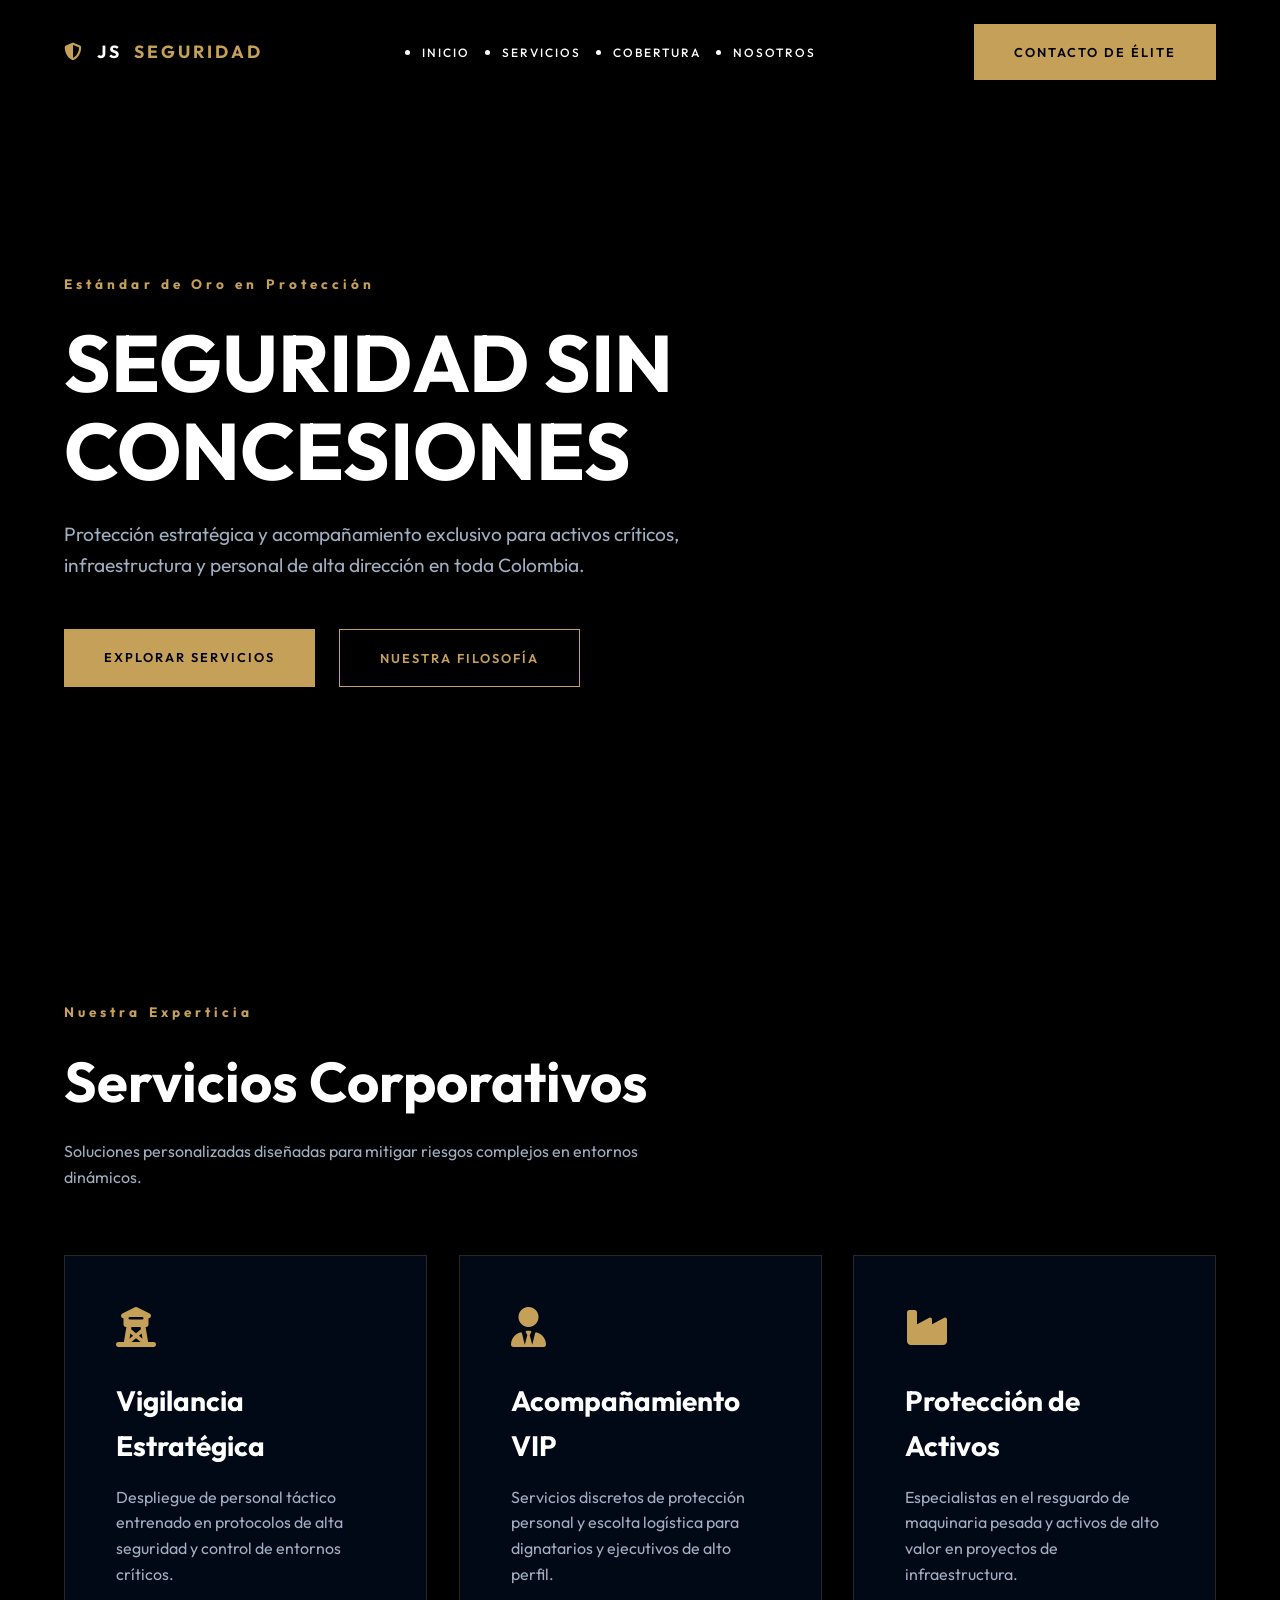
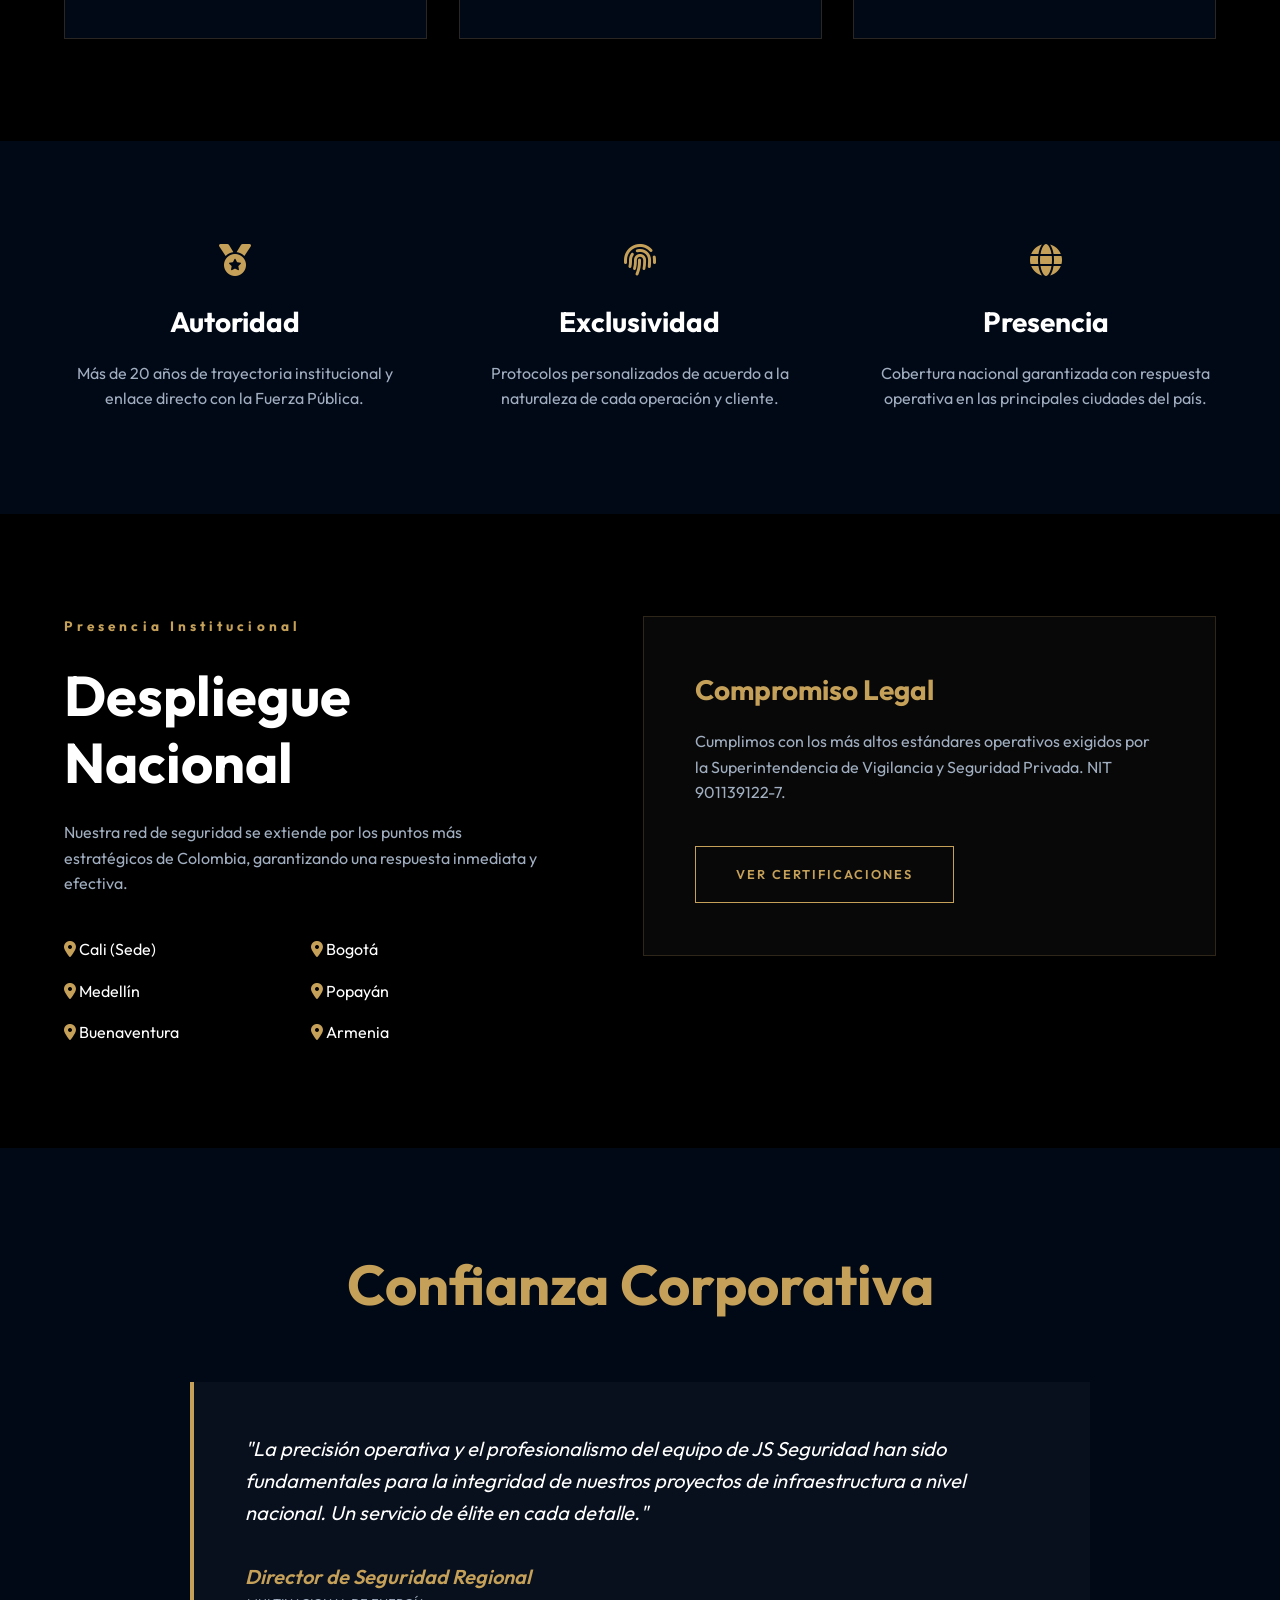
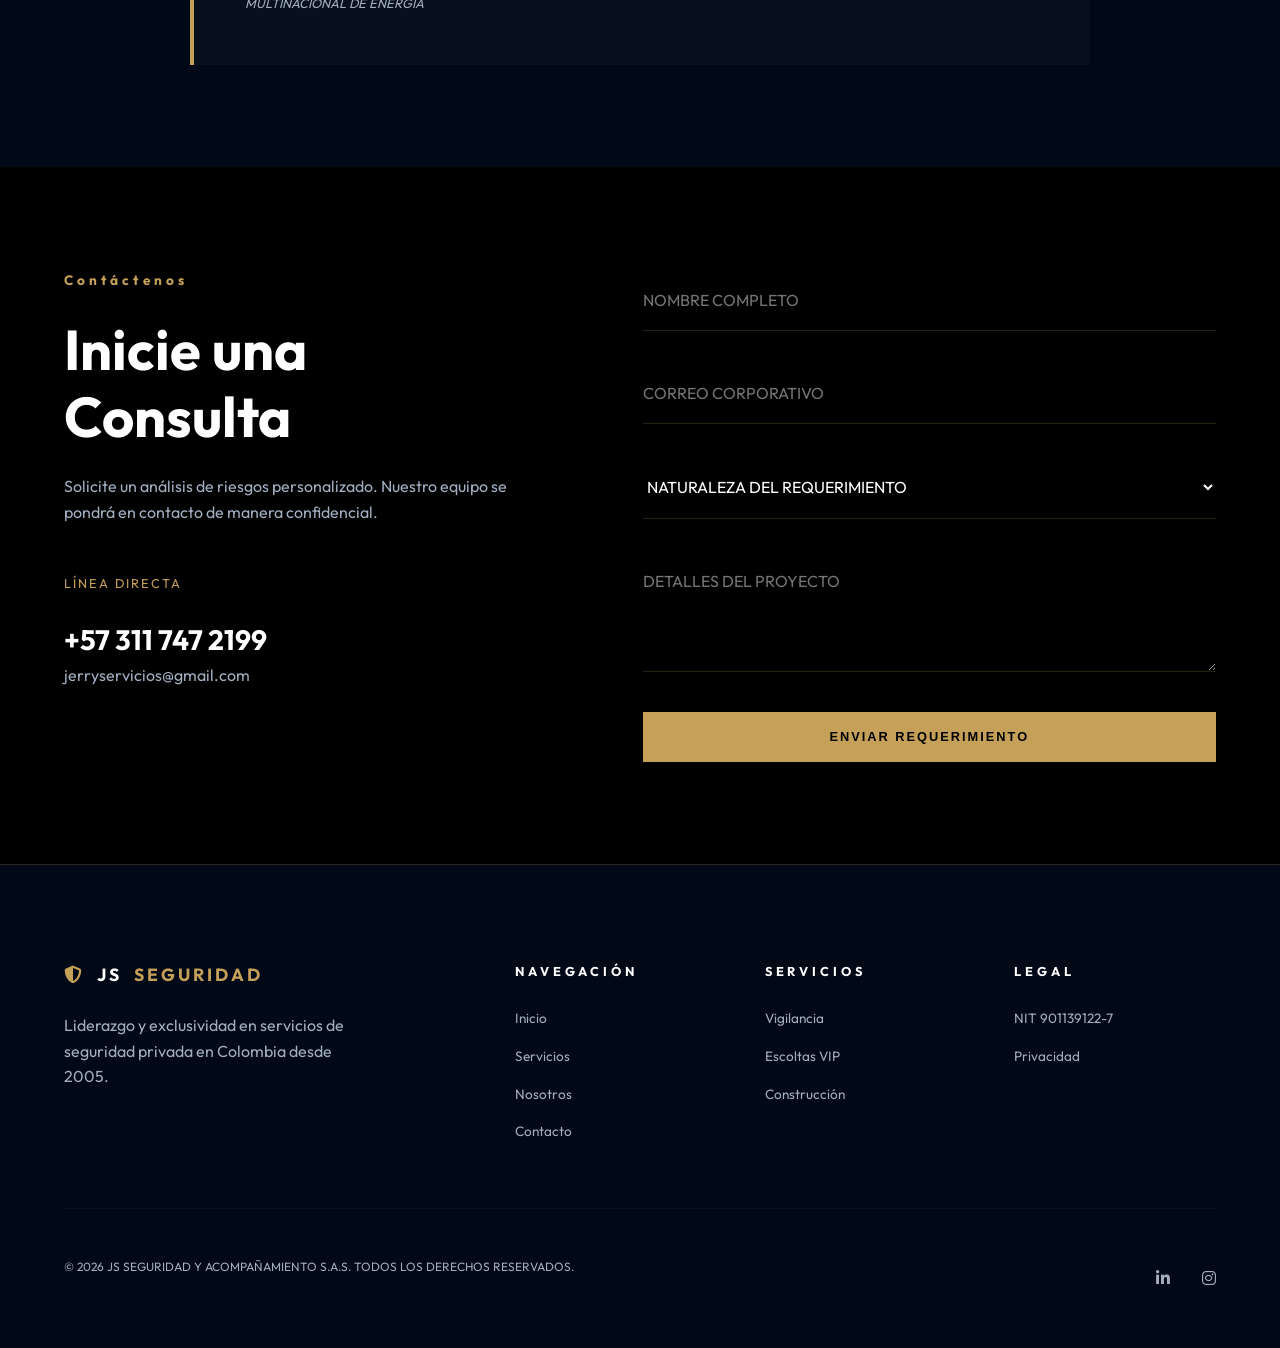
==== index.html @ 92a0fd9d "primer commit" ====
<!DOCTYPE html>
<html lang="es">
<head>
    <meta charset="UTF-8">
    <meta name="viewport" content="width=device-width, initial-scale=1.0">
    <title>JS Seguridad y Acompañamiento | Seguridad de Élite</title>
    <meta name="description" content="Servicios exclusivos de seguridad privada y acompañamiento de élite en Colombia. Confidencialidad, autoridad y protección de activos críticos.">
    <link rel="stylesheet" href="index.css">
    <link rel="stylesheet" href="https://cdnjs.cloudflare.com/ajax/libs/font-awesome/6.4.0/css/all.min.css">
</head>
<body>

    <header id="header">
        <div class="container">
            <nav>
                <div class="logo">
                    <i class="fas fa-shield-halved text-gold"></i>
                    JS <span>SEGURIDAD</span>
                </div>
                <ul class="nav-links">
                    <li><a href="#inicio">Inicio</a></li>
                    <li><a href="#servicios">Servicios</a></li>
                    <li><a href="#cobertura">Cobertura</a></li>
                    <li><a href="#nosotros">Nosotros</a></li>
                </ul>
                <div class="menu-toggle" id="mobile-menu-btn">
                    <span></span>
                    <span></span>
                    <span></span>
                </div>
                <a href="#contacto" class="btn btn-gold hide-mobile">Contacto de Élite</a>
            </nav>
        </div>
    </header>

    <div class="mobile-nav" id="mobile-nav-overlay">
        <a href="#inicio" onclick="toggleMenu()">Inicio</a>
        <a href="#servicios" onclick="toggleMenu()">Servicios</a>
        <a href="#cobertura" onclick="toggleMenu()">Cobertura</a>
        <a href="#nosotros" onclick="toggleMenu()">Nosotros</a>
        <a href="#contacto" onclick="toggleMenu()" class="btn btn-gold">Contacto</a>
    </div>

    <main>
        <!-- Cinematic Hero -->
        <section id="inicio" class="hero">
            <div class="container">
                <div class="hero-content">
                    <h4 class="text-gold reveal-up" data-reveal>Estándar de Oro en Protección</h4>
                    <h1 class="reveal-up delay-100" data-reveal>SEGURIDAD SIN CONCESIONES</h1>
                    <p class="text-muted reveal-up delay-200" data-reveal style="font-size: clamp(1rem, 2vw, 1.2rem); max-width: 650px;">Protección estratégica y acompañamiento exclusivo para activos críticos, infraestructura y personal de alta dirección en toda Colombia.</p>
                    <div class="hero-btns reveal-up delay-300" data-reveal style="display: flex; gap: 1.5rem; margin-top: 3rem;">
                        <a href="#servicios" class="btn btn-gold">Explorar Servicios</a>
                        <a href="#nosotros" class="btn btn-outline">Nuestra Filosofía</a>
                    </div>
                </div>
            </div>
        </section>

        <!-- Services Section -->
        <section id="servicios" class="section">
            <div class="container">
                <div style="margin-bottom: 4rem;" class="reveal-up" data-reveal>
                    <h4 class="text-gold">Nuestra Experticia</h4>
                    <h2>Servicios Corporativos</h2>
                    <p class="text-muted" style="max-width: 600px;">Soluciones personalizadas diseñadas para mitigar riesgos complejos en entornos dinámicos.</p>
                </div>
                
                <div class="grid-base services-grid">
                    <div class="service-card reveal-up delay-100" data-reveal>
                        <i class="fas fa-tower-observation"></i>
                        <h3>Vigilancia Estratégica</h3>
                        <p class="text-muted">Despliegue de personal táctico entrenado en protocolos de alta seguridad y control de entornos críticos.</p>
                    </div>
                    <div class="service-card reveal-up delay-200" data-reveal>
                        <i class="fas fa-user-tie"></i>
                        <h3>Acompañamiento VIP</h3>
                        <p class="text-muted">Servicios discretos de protección personal y escolta logística para dignatarios y ejecutivos de alto perfil.</p>
                    </div>
                    <div class="service-card reveal-up delay-300" data-reveal>
                        <i class="fas fa-industry"></i>
                        <h3>Protección de Activos</h3>
                        <p class="text-muted">Especialistas en el resguardo de maquinaria pesada y activos de alto valor en proyectos de infraestructura.</p>
                    </div>
                </div>
            </div>
        </section>

        <!-- Why Choose Us -->
        <section class="section" style="background: var(--bg-navy);">
            <div class="container">
                <div class="grid-base features-grid">
                    <div class="feature-item reveal-in delay-100" data-reveal>
                        <i class="fas fa-medal"></i>
                        <h3>Autoridad</h3>
                        <p class="text-muted">Más de 20 años de trayectoria institucional y enlace directo con la Fuerza Pública.</p>
                    </div>
                    <div class="feature-item reveal-in delay-200" data-reveal>
                        <i class="fas fa-fingerprint"></i>
                        <h3>Exclusividad</h3>
                        <p class="text-muted">Protocolos personalizados de acuerdo a la naturaleza de cada operación y cliente.</p>
                    </div>
                    <div class="feature-item reveal-in delay-300" data-reveal>
                        <i class="fas fa-globe"></i>
                        <h3>Presencia</h3>
                        <p class="text-muted">Cobertura nacional garantizada con respuesta operativa en las principales ciudades del país.</p>
                    </div>
                </div>
            </div>
        </section>

        <!-- National Coverage / About -->
        <section id="nosotros" class="section">
            <div class="container">
                <div class="contact-grid">
                    <div class="reveal-up" data-reveal>
                        <h4 class="text-gold">Presencia Institucional</h4>
                        <h2>Despliegue Nacional</h2>
                        <p class="text-muted" style="margin-bottom: 2.5rem;">Nuestra red de seguridad se extiende por los puntos más estratégicos de Colombia, garantizando una respuesta inmediata y efectiva.</p>
                        <div style="display: grid; grid-template-columns: 1fr 1fr; gap: 1rem;">
                            <p style="margin: 0;"><i class="fas fa-location-dot text-gold"></i> Cali (Sede)</p>
                            <p style="margin: 0;"><i class="fas fa-location-dot text-gold"></i> Bogotá</p>
                            <p style="margin: 0;"><i class="fas fa-location-dot text-gold"></i> Medellín</p>
                            <p style="margin: 0;"><i class="fas fa-location-dot text-gold"></i> Popayán</p>
                            <p style="margin: 0;"><i class="fas fa-location-dot text-gold"></i> Buenaventura</p>
                            <p style="margin: 0;"><i class="fas fa-location-dot text-gold"></i> Armenia</p>
                        </div>
                    </div>
                    <div class="reveal-in delay-200" data-reveal style="background: var(--glass); border: 1px solid var(--border-gold); padding: var(--card-padding);">
                        <h3 class="text-gold">Compromiso Legal</h3>
                        <p class="text-muted">Cumplimos con los más altos estándares operativos exigidos por la Superintendencia de Vigilancia y Seguridad Privada. NIT 901139122-7.</p>
                        <a href="#contacto" class="btn btn-outline" style="margin-top: 1rem;">Ver Certificaciones</a>
                    </div>
                </div>
            </div>
        </section>

        <!-- Testimonials -->
        <section class="section" style="background: var(--bg-navy);">
            <div class="container">
                <div style="text-align: center; margin-bottom: 4rem;" class="reveal-up" data-reveal>
                    <h2 class="text-gold">Confianza Corporativa</h2>
                </div>
                <div class="testimonial-wrapper reveal-up delay-100" data-reveal>
                    <div class="testimonial-card">
                        <p>"La precisión operativa y el profesionalismo del equipo de JS Seguridad han sido fundamentales para la integridad de nuestros proyectos de infraestructura a nivel nacional. Un servicio de élite en cada detalle."</p>
                        <div style="margin-top: 2rem;">
                            <p class="text-gold" style="font-weight: 600; margin-bottom: 0;">Director de Seguridad Regional</p>
                            <p class="text-muted" style="font-size: 0.8rem; text-transform: uppercase;">Multinacional de Energía</p>
                        </div>
                    </div>
                </div>
            </div>
        </section>

        <!-- Contact Form -->
        <section id="contacto" class="section">
            <div class="container">
                <div class="contact-grid">
                    <div class="reveal-up" data-reveal>
                        <h4 class="text-gold">Contáctenos</h4>
                        <h2>Inicie una Consulta</h2>
                        <p class="text-muted">Solicite un análisis de riesgos personalizado. Nuestro equipo se pondrá en contacto de manera confidencial.</p>
                        <div style="margin-top: 3rem;">
                            <p class="text-gold" style="font-size: 0.8rem; letter-spacing: 2px;">LÍNEA DIRECTA</p>
                            <h3 style="margin-bottom: 0;">+57 311 747 2199</h3>
                            <p class="text-muted">jerryservicios@gmail.com</p>
                        </div>
                    </div>
                    <form class="reveal-up delay-200" data-reveal>
                        <div class="input-group">
                            <input type="text" placeholder="NOMBRE COMPLETO" required>
                        </div>
                        <div class="input-group">
                            <input type="email" placeholder="CORREO CORPORATIVO" required>
                        </div>
                        <div class="input-group">
                            <select required>
                                <option value="" disabled selected>NATURALEZA DEL REQUERIMIENTO</option>
                                <option value="vip">Acompañamiento VIP</option>
                                <option value="corp">Vigilancia Corporativa</option>
                                <option value="ind">Protección de Activos</option>
                            </select>
                        </div>
                        <div class="input-group">
                            <textarea rows="4" placeholder="DETALLES DEL PROYECTO"></textarea>
                        </div>
                        <button type="submit" class="btn btn-gold" style="width: 100%;">Enviar Requerimiento</button>
                    </form>
                </div>
            </div>
        </section>
    </main>

    <footer>
        <div class="container">
            <div class="footer-grid">
                <div class="footer-brand">
                    <div class="logo" style="margin-bottom: 1.5rem;">
                        <i class="fas fa-shield-halved text-gold"></i>
                        JS <span>SEGURIDAD</span>
                    </div>
                    <p class="text-muted" style="max-width: 300px;">Liderazgo y exclusividad en servicios de seguridad privada en Colombia desde 2005.</p>
                </div>
                <div class="footer-links">
                    <h4 style="margin-bottom: 1.5rem; font-size: 0.8rem;">NAVEGACIÓN</h4>
                    <ul style="list-style: none; display: grid; gap: 0.75rem;">
                        <li><a href="#inicio" class="text-muted" style="text-decoration: none; font-size: 0.85rem;">Inicio</a></li>
                        <li><a href="#servicios" class="text-muted" style="text-decoration: none; font-size: 0.85rem;">Servicios</a></li>
                        <li><a href="#nosotros" class="text-muted" style="text-decoration: none; font-size: 0.85rem;">Nosotros</a></li>
                        <li><a href="#contacto" class="text-muted" style="text-decoration: none; font-size: 0.85rem;">Contacto</a></li>
                    </ul>
                </div>
                <div class="footer-links">
                    <h4 style="margin-bottom: 1.5rem; font-size: 0.8rem;">SERVICIOS</h4>
                    <ul style="list-style: none; display: grid; gap: 0.75rem;">
                        <li><a href="#" class="text-muted" style="text-decoration: none; font-size: 0.85rem;">Vigilancia</a></li>
                        <li><a href="#" class="text-muted" style="text-decoration: none; font-size: 0.85rem;">Escoltas VIP</a></li>
                        <li><a href="#" class="text-muted" style="text-decoration: none; font-size: 0.85rem;">Construcción</a></li>
                    </ul>
                </div>
                <div class="footer-links">
                    <h4 style="margin-bottom: 1.5rem; font-size: 0.8rem;">LEGAL</h4>
                    <ul style="list-style: none; display: grid; gap: 0.75rem;">
                        <li><a href="#" class="text-muted" style="text-decoration: none; font-size: 0.85rem;">NIT 901139122-7</a></li>
                        <li><a href="#" class="text-muted" style="text-decoration: none; font-size: 0.85rem;">Privacidad</a></li>
                    </ul>
                </div>
            </div>
            <div style="display: flex; justify-content: space-between; align-items: center; padding-top: 3rem; border-top: 1px solid var(--glass); flex-wrap: wrap; gap: 2rem;">
                <p class="text-muted" style="font-size: 0.75rem;">&copy; 2026 JS SEGURIDAD Y ACOMPAÑAMIENTO S.A.S. TODOS LOS DERECHOS RESERVADOS.</p>
                <div style="display: flex; gap: 2rem;">
                    <a href="#" class="text-muted"><i class="fab fa-linkedin-in"></i></a>
                    <a href="#" class="text-muted"><i class="fab fa-instagram"></i></a>
                </div>
            </div>
        </div>
    </footer>

    <script>
        // Header scroll effect
        const header = document.querySelector('header');
        window.addEventListener('scroll', () => {
            if (window.scrollY > 50) {
                header.classList.add('scrolled');
            } else {
                header.classList.remove('scrolled');
            }
        });

        // Mobile menu toggle
        const menuBtn = document.getElementById('mobile-menu-btn');
        const navOverlay = document.getElementById('mobile-nav-overlay');
        
        function toggleMenu() {
            navOverlay.classList.toggle('active');
            menuBtn.classList.toggle('open');
        }

        menuBtn.addEventListener('click', toggleMenu);

        // Premium Reveal System (Intersection Observer)
        const revealCallback = (entries, observer) => {
            entries.forEach(entry => {
                if (entry.isIntersecting) {
                    entry.target.classList.add('active');
                }
            });
        };

        const revealObserver = new IntersectionObserver(revealCallback, {
            threshold: 0.1,
            rootMargin: '0px 0px -50px 0px'
        });

        document.querySelectorAll('[data-reveal]').forEach(el => {
            revealObserver.observe(el);
        });
    </script>
</body>
</html>
---- index.css ----
@import url('https://fonts.googleapis.com/css2?family=Outfit:wght@300;400;500;600;700&display=swap');

:root {
    --bg-black: #000000;
    --bg-navy: #010816;
    --navy-light: #0a1428;
    --gold: #C5A059;
    --gold-light: #D4B67C;
    --text-white: #FFFFFF;
    --text-muted: #A0AEC0;
    --glass: rgba(255, 255, 255, 0.03);
    --border-gold: rgba(197, 160, 89, 0.2);
    --transition-smooth: all 0.8s cubic-bezier(0.16, 1, 0.3, 1);
    --transition-fast: all 0.3s cubic-bezier(0.4, 0, 0.2, 1);
    
    /* Spacing System */
    --section-gap: clamp(4rem, 8vw, 8rem);
    --container-padding: clamp(1.25rem, 5vw, 4rem);
    --card-padding: clamp(2rem, 4vw, 3.5rem);
}

/* Base Reset */
* {
    margin: 0;
    padding: 0;
    box-sizing: border-box;
}

html {
    scroll-behavior: smooth;
    overflow-x: hidden;
}

body {
    font-family: 'Outfit', sans-serif;
    background-color: var(--bg-black);
    color: var(--text-white);
    line-height: 1.6;
    overflow-x: hidden;
    -webkit-font-smoothing: antialiased;
}

/* Luxury Typography */
h1 { font-size: clamp(2.5rem, 8vw, 5rem); line-height: 1.1; margin-bottom: 1.5rem; }
h2 { font-size: clamp(2rem, 5vw, 3.5rem); line-height: 1.2; margin-bottom: 1.5rem; }
h3 { font-size: clamp(1.25rem, 3vw, 1.75rem); margin-bottom: 1rem; }
h4 { font-size: 0.85rem; letter-spacing: 0.3em; margin-bottom: 1.5rem; }

p { margin-bottom: 1.5rem; }
p:last-child { margin-bottom: 0; }

.text-gold { color: var(--gold); transition: var(--transition-fast); }
.text-muted { color: var(--text-muted); }

/* Premium Animations System */
[data-reveal] {
    opacity: 0;
    will-change: transform, opacity;
}

.reveal-up { transform: translateY(40px); transition: transform 1.2s cubic-bezier(0.2, 0.8, 0.2, 1), opacity 1.2s cubic-bezier(0.2, 0.8, 0.2, 1); }
.reveal-in { transform: scale(0.95); transition: transform 1.2s cubic-bezier(0.2, 0.8, 0.2, 1), opacity 1.2s cubic-bezier(0.2, 0.8, 0.2, 1); }

[data-reveal].active {
    opacity: 1;
    transform: translate(0) scale(1);
}

/* Staggered Delays */
.delay-100 { transition-delay: 0.1s; }
.delay-200 { transition-delay: 0.2s; }
.delay-300 { transition-delay: 0.3s; }
.delay-400 { transition-delay: 0.4s; }

/* Layout Components */
.container {
    max-width: 1400px;
    margin: 0 auto;
    padding: 0 var(--container-padding);
    width: 100%;
}

.section {
    padding: var(--section-gap) 0;
    position: relative;
    width: 100%;
    clear: both;
}

/* Header & Nav */
header {
    position: fixed;
    top: 0;
    width: 100%;
    z-index: 1000;
    padding: 1.5rem 0;
    transition: var(--transition-smooth);
}

header.scrolled {
    background: rgba(0, 0, 0, 0.9);
    padding: 1rem 0;
    backdrop-filter: blur(15px);
    border-bottom: 1px solid var(--border-gold);
}

nav {
    display: flex;
    justify-content: space-between;
    align-items: center;
}

.logo {
    font-size: 1.1rem;
    font-weight: 700;
    letter-spacing: 3px;
    display: flex;
    align-items: center;
    gap: 0.75rem;
    z-index: 1100;
    text-transform: uppercase;
    cursor: pointer;
}

.logo:hover .text-gold { color: var(--gold-light); transform: scale(1.05); }

.logo span { color: var(--gold); }

.nav-links {
    display: flex;
    gap: clamp(1.5rem, 2.5vw, 3.5rem);
}

.nav-links a {
    text-decoration: none;
    color: var(--text-white);
    font-size: 0.75rem;
    font-weight: 500;
    letter-spacing: 2px;
    text-transform: uppercase;
    transition: var(--transition-fast);
    position: relative;
}

.nav-links a::after {
    content: '';
    position: absolute;
    bottom: -5px;
    left: 0;
    width: 0;
    height: 1px;
    background: var(--gold);
    transition: var(--transition-fast);
}

.nav-links a:hover { color: var(--gold); }
.nav-links a:hover::after { width: 100%; }

/* Mobile Menu */
.menu-toggle {
    display: none;
    flex-direction: column;
    gap: 6px;
    cursor: pointer;
    z-index: 1100;
}

.menu-toggle span {
    width: 25px;
    height: 2px;
    background: var(--gold);
    transition: var(--transition-smooth);
}

.mobile-nav {
    position: fixed;
    top: 0;
    right: -100%;
    width: 100%;
    height: 100vh;
    background: var(--bg-navy);
    display: flex;
    flex-direction: column;
    align-items: center;
    justify-content: center;
    gap: 2.5rem;
    transition: var(--transition-smooth);
    z-index: 1050;
}

.mobile-nav.active { right: 0; }

/* Buttons */
.btn {
    padding: 1.1rem 2.5rem;
    font-size: 0.8rem;
    font-weight: 600;
    letter-spacing: 2px;
    text-transform: uppercase;
    border: none;
    cursor: pointer;
    transition: var(--transition-fast);
    display: inline-block;
    text-decoration: none;
    text-align: center;
}

.btn-gold { background: var(--gold); color: var(--bg-black); }
.btn-gold:hover { background: var(--gold-light); transform: translateY(-3px); box-shadow: 0 10px 30px rgba(197, 160, 89, 0.3); }

.btn-outline { background: transparent; border: 1px solid var(--gold); color: var(--gold); }
.btn-outline:hover { background: var(--gold); color: var(--bg-black); transform: translateY(-3px); }

/* Hero Section */
.hero {
    min-height: 100vh;
    padding-top: 120px;
    padding-bottom: 60px;
    display: flex;
    align-items: center;
    background: linear-gradient(to right, rgba(0,0,0,0.85) 0%, rgba(0,0,0,0.4) 100%), 
                url('/Users/leordisamarosolis/.gemini/antigravity/brain/b1a89d7e-02f2-496b-8843-0c0d855c67be/luxury_corporate_security_hero_bg_1778360052297.png');
    background-size: cover;
    background-position: center;
    background-attachment: fixed;
    position: relative;
    overflow: hidden;
}

@media (max-width: 1024px) {
    .hero { 
        background-attachment: scroll;
        background: linear-gradient(to bottom, rgba(0,0,0,0.9) 0%, rgba(0,0,0,0.6) 100%), 
                    url('/Users/leordisamarosolis/.gemini/antigravity/brain/b1a89d7e-02f2-496b-8843-0c0d855c67be/luxury_corporate_security_hero_bg_1778360052297.png');
        background-size: cover;
    }
}

.hero-content {
    position: relative;
    z-index: 2;
    max-width: 900px;
}

/* Grids & Alignment */
.grid-base {
    display: grid;
    gap: 2rem;
    width: 100%;
}

.services-grid {
    grid-template-columns: repeat(auto-fit, minmax(320px, 1fr));
}

.service-card {
    background: var(--bg-navy);
    padding: var(--card-padding);
    border: 1px solid var(--border-gold);
    transition: var(--transition-smooth);
    display: flex;
    flex-direction: column;
    height: 100%;
}

.service-card:hover {
    border-color: var(--gold);
    transform: translateY(-10px);
    background: var(--navy-light);
    box-shadow: 0 20px 50px rgba(0, 0, 0, 0.5);
}

.service-card i {
    font-size: 2.5rem;
    color: var(--gold);
    margin-bottom: 2rem;
    transition: var(--transition-fast);
}

.service-card:hover i { transform: scale(1.1); color: var(--gold-light); }

/* Feature Grid */
.features-grid {
    grid-template-columns: repeat(auto-fit, minmax(280px, 1fr));
    gap: 4rem;
}

.feature-item { text-align: center; }
.feature-item i { font-size: 2rem; color: var(--gold); margin-bottom: 1.5rem; }

/* Testimonials */
.testimonial-wrapper {
    max-width: 900px;
    margin: 0 auto;
}

.testimonial-card {
    background: var(--glass);
    padding: var(--card-padding);
    border-left: 4px solid var(--gold);
    font-size: clamp(1rem, 2vw, 1.25rem);
    font-style: italic;
}

/* Contact */
.contact-grid {
    display: grid;
    grid-template-columns: 1fr 1.2fr;
    gap: var(--section-gap);
    align-items: start;
}

.input-group { margin-bottom: 2rem; }
input, textarea, select {
    width: 100%;
    background: transparent;
    border: none;
    border-bottom: 1px solid var(--border-gold);
    padding: 1.25rem 0;
    color: #fff;
    font-family: inherit;
    font-size: 1rem;
    transition: border-color 0.3s ease;
}

input:focus, textarea:focus { outline: none; border-color: var(--gold); }

/* Footer */
footer {
    background: var(--bg-navy);
    padding: 6rem 0 3rem;
    border-top: 1px solid var(--border-gold);
}

.footer-grid {
    display: grid;
    grid-template-columns: 2fr 1fr 1fr 1fr;
    gap: 3rem;
    margin-bottom: 4rem;
    align-items: start;
}

/* Responsive */
@media (max-width: 1024px) {
    .nav-links { display: none; }
    .menu-toggle { display: flex; }
    .contact-grid { grid-template-columns: 1fr; }
    .footer-grid { grid-template-columns: 1fr 1fr; }
}

@media (max-width: 768px) {
    .hero { text-align: center; min-height: auto; padding-top: 140px; padding-bottom: 80px; }
    .hero-content { margin: 0 auto; }
    .footer-grid { grid-template-columns: 1fr; text-align: center; }
    .footer-links { margin-bottom: 1rem; }
    .btn { width: 100%; }
}

/* Visibility Utilities - Bottom of file for specificity */
.hide-mobile { display: block; }
@media (max-width: 1024px) {
    .hide-mobile { display: none !important; }
}
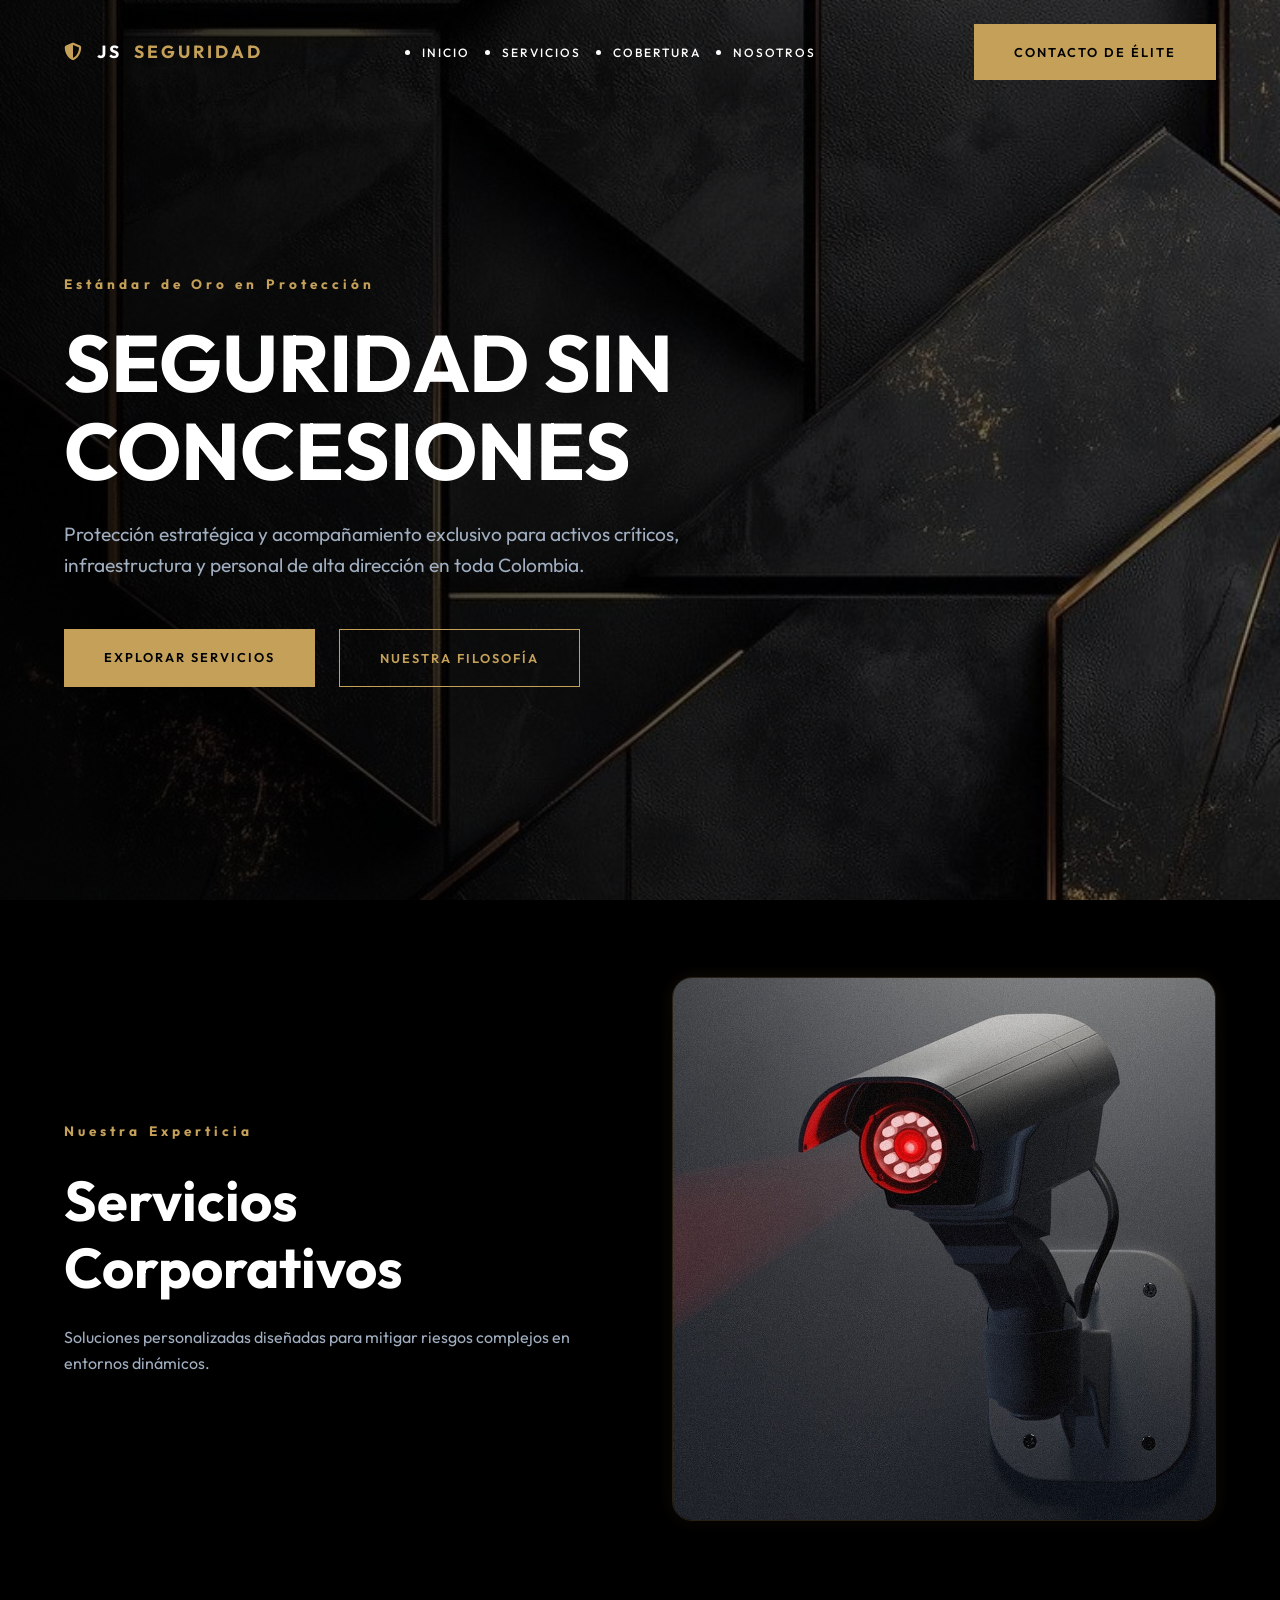
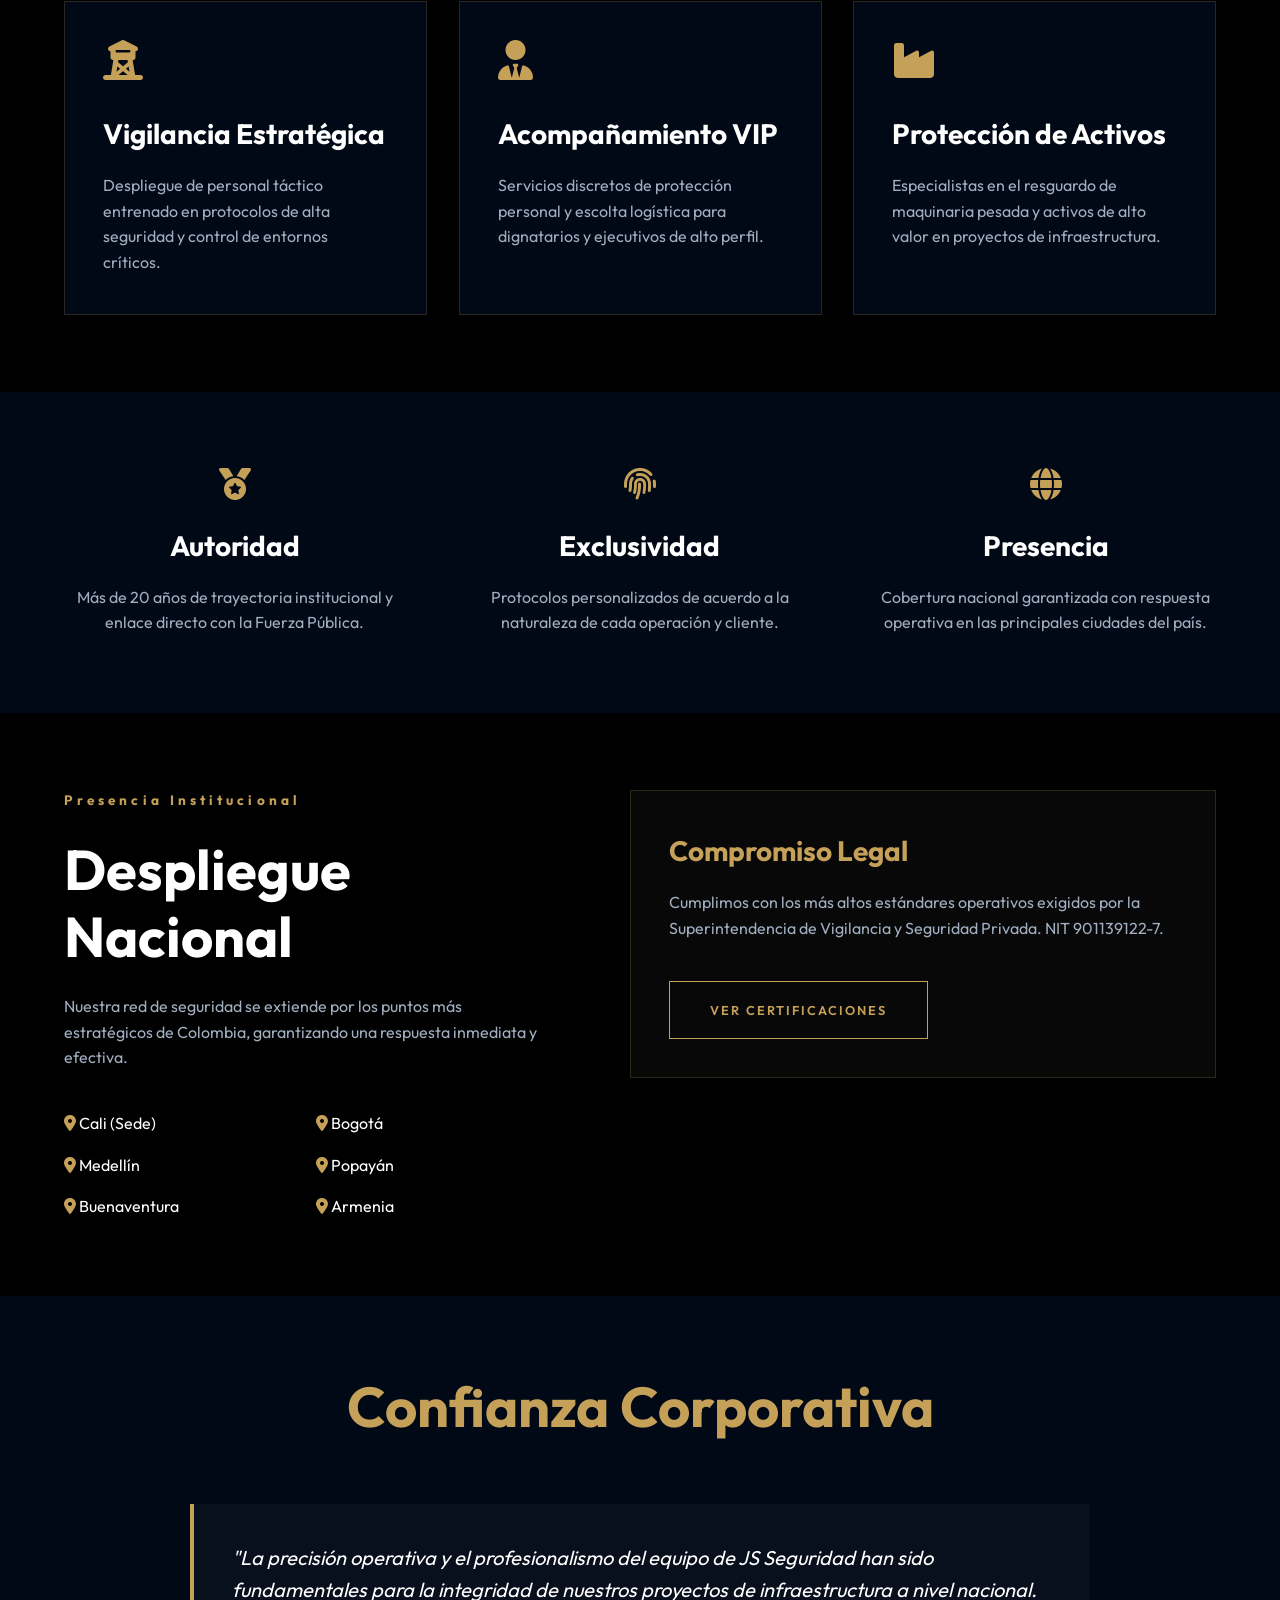
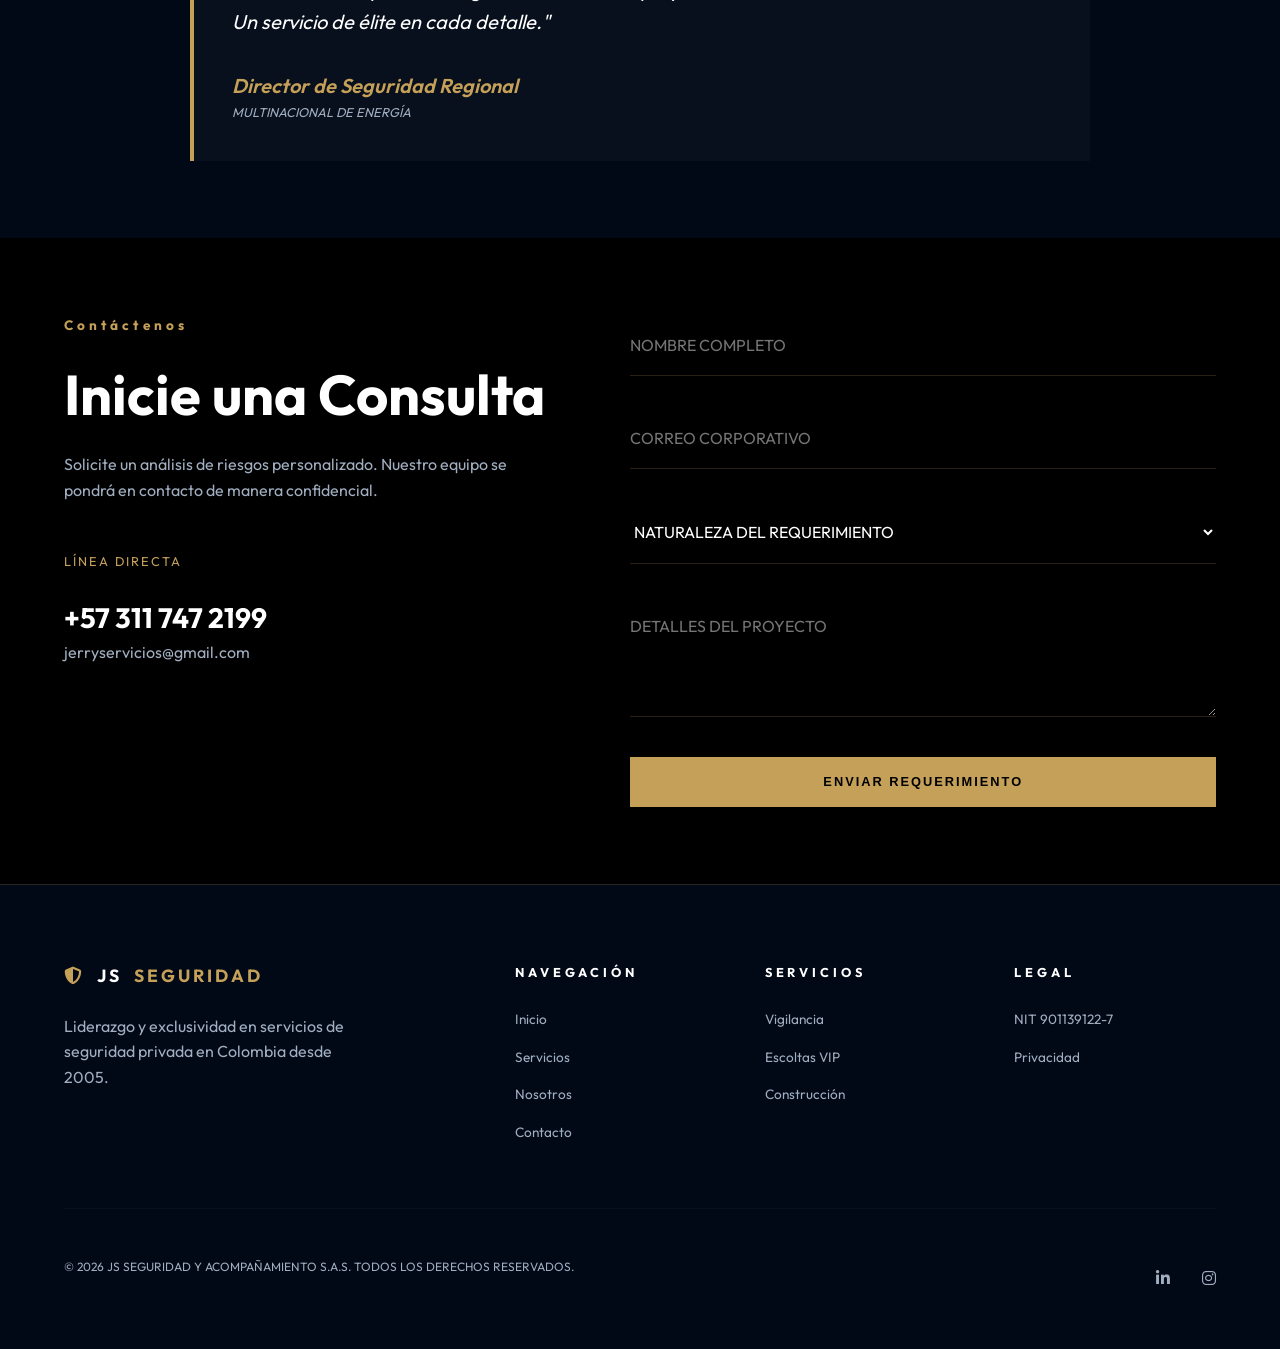
==== commit eb36e7d2: "iamgen de camara de vigilancia" ====
--- a/index.html
+++ b/index.html
@@ -60,10 +60,15 @@
         <!-- Services Section -->
         <section id="servicios" class="section">
             <div class="container">
-                <div style="margin-bottom: 4rem;" class="reveal-up" data-reveal>
-                    <h4 class="text-gold">Nuestra Experticia</h4>
-                    <h2>Servicios Corporativos</h2>
-                    <p class="text-muted" style="max-width: 600px;">Soluciones personalizadas diseñadas para mitigar riesgos complejos en entornos dinámicos.</p>
+                <div class="services-intro">
+                    <div class="section-text reveal-up" data-reveal>
+                        <h4 class="text-gold">Nuestra Experticia</h4>
+                        <h2>Servicios Corporativos</h2>
+                        <p class="text-muted">Soluciones personalizadas diseñadas para mitigar riesgos complejos en entornos dinámicos.</p>
+                    </div>
+                    <div class="services-image-wrapper reveal-up" data-reveal>
+                        <img src="./servicios-img/IMG_8309.JPG" alt="Seguridad Corporativa de Élite">
+                    </div>
                 </div>
                 
                 <div class="grid-base services-grid">
--- a/index.css
+++ b/index.css
@@ -12,11 +12,11 @@
     --border-gold: rgba(197, 160, 89, 0.2);
     --transition-smooth: all 0.8s cubic-bezier(0.16, 1, 0.3, 1);
     --transition-fast: all 0.3s cubic-bezier(0.4, 0, 0.2, 1);
-    
-    /* Spacing System */
-    --section-gap: clamp(4rem, 8vw, 8rem);
+
+    /* Spacing System - Refined for Tighter Rhythm */
+    --section-gap: clamp(3rem, 6vw, 6rem);
     --container-padding: clamp(1.25rem, 5vw, 4rem);
-    --card-padding: clamp(2rem, 4vw, 3.5rem);
+    --card-padding: clamp(1.5rem, 3vw, 2.5rem);
 }
 
 /* Base Reset */
@@ -41,16 +41,45 @@
 }
 
 /* Luxury Typography */
-h1 { font-size: clamp(2.5rem, 8vw, 5rem); line-height: 1.1; margin-bottom: 1.5rem; }
-h2 { font-size: clamp(2rem, 5vw, 3.5rem); line-height: 1.2; margin-bottom: 1.5rem; }
-h3 { font-size: clamp(1.25rem, 3vw, 1.75rem); margin-bottom: 1rem; }
-h4 { font-size: 0.85rem; letter-spacing: 0.3em; margin-bottom: 1.5rem; }
-
-p { margin-bottom: 1.5rem; }
-p:last-child { margin-bottom: 0; }
-
-.text-gold { color: var(--gold); transition: var(--transition-fast); }
-.text-muted { color: var(--text-muted); }
+h1 {
+    font-size: clamp(2.5rem, 8vw, 5rem);
+    line-height: 1.1;
+    margin-bottom: 1.5rem;
+}
+
+h2 {
+    font-size: clamp(2rem, 5vw, 3.5rem);
+    line-height: 1.2;
+    margin-bottom: 1.5rem;
+}
+
+h3 {
+    font-size: clamp(1.25rem, 3vw, 1.75rem);
+    margin-bottom: 1rem;
+}
+
+h4 {
+    font-size: 0.85rem;
+    letter-spacing: 0.3em;
+    margin-bottom: 1.5rem;
+}
+
+p {
+    margin-bottom: 1.5rem;
+}
+
+p:last-child {
+    margin-bottom: 0;
+}
+
+.text-gold {
+    color: var(--gold);
+    transition: var(--transition-fast);
+}
+
+.text-muted {
+    color: var(--text-muted);
+}
 
 /* Premium Animations System */
 [data-reveal] {
@@ -58,8 +87,15 @@
     will-change: transform, opacity;
 }
 
-.reveal-up { transform: translateY(40px); transition: transform 1.2s cubic-bezier(0.2, 0.8, 0.2, 1), opacity 1.2s cubic-bezier(0.2, 0.8, 0.2, 1); }
-.reveal-in { transform: scale(0.95); transition: transform 1.2s cubic-bezier(0.2, 0.8, 0.2, 1), opacity 1.2s cubic-bezier(0.2, 0.8, 0.2, 1); }
+.reveal-up {
+    transform: translateY(40px);
+    transition: transform 1.2s cubic-bezier(0.2, 0.8, 0.2, 1), opacity 1.2s cubic-bezier(0.2, 0.8, 0.2, 1);
+}
+
+.reveal-in {
+    transform: scale(0.95);
+    transition: transform 1.2s cubic-bezier(0.2, 0.8, 0.2, 1), opacity 1.2s cubic-bezier(0.2, 0.8, 0.2, 1);
+}
 
 [data-reveal].active {
     opacity: 1;
@@ -67,10 +103,21 @@
 }
 
 /* Staggered Delays */
-.delay-100 { transition-delay: 0.1s; }
-.delay-200 { transition-delay: 0.2s; }
-.delay-300 { transition-delay: 0.3s; }
-.delay-400 { transition-delay: 0.4s; }
+.delay-100 {
+    transition-delay: 0.1s;
+}
+
+.delay-200 {
+    transition-delay: 0.2s;
+}
+
+.delay-300 {
+    transition-delay: 0.3s;
+}
+
+.delay-400 {
+    transition-delay: 0.4s;
+}
 
 /* Layout Components */
 .container {
@@ -122,9 +169,14 @@
     cursor: pointer;
 }
 
-.logo:hover .text-gold { color: var(--gold-light); transform: scale(1.05); }
-
-.logo span { color: var(--gold); }
+.logo:hover .text-gold {
+    color: var(--gold-light);
+    transform: scale(1.05);
+}
+
+.logo span {
+    color: var(--gold);
+}
 
 .nav-links {
     display: flex;
@@ -153,8 +205,13 @@
     transition: var(--transition-fast);
 }
 
-.nav-links a:hover { color: var(--gold); }
-.nav-links a:hover::after { width: 100%; }
+.nav-links a:hover {
+    color: var(--gold);
+}
+
+.nav-links a:hover::after {
+    width: 100%;
+}
 
 /* Mobile Menu */
 .menu-toggle {
@@ -188,7 +245,9 @@
     z-index: 1050;
 }
 
-.mobile-nav.active { right: 0; }
+.mobile-nav.active {
+    right: 0;
+}
 
 /* Buttons */
 .btn {
@@ -205,34 +264,55 @@
     text-align: center;
 }
 
-.btn-gold { background: var(--gold); color: var(--bg-black); }
-.btn-gold:hover { background: var(--gold-light); transform: translateY(-3px); box-shadow: 0 10px 30px rgba(197, 160, 89, 0.3); }
-
-.btn-outline { background: transparent; border: 1px solid var(--gold); color: var(--gold); }
-.btn-outline:hover { background: var(--gold); color: var(--bg-black); transform: translateY(-3px); }
+.btn-gold {
+    background: var(--gold);
+    color: var(--bg-black);
+}
+
+.btn-gold:hover {
+    background: var(--gold-light);
+    transform: translateY(-3px);
+    box-shadow: 0 10px 30px rgba(197, 160, 89, 0.3);
+}
+
+.btn-outline {
+    background: transparent;
+    border: 1px solid var(--gold);
+    color: var(--gold);
+}
+
+.btn-outline:hover {
+    background: var(--gold);
+    color: var(--bg-black);
+    transform: translateY(-3px);
+}
 
 /* Hero Section */
 .hero {
     min-height: 100vh;
-    padding-top: 120px;
-    padding-bottom: 60px;
+    padding-top: 100px;
+    padding-bottom: 40px;
     display: flex;
     align-items: center;
-    background: linear-gradient(to right, rgba(0,0,0,0.85) 0%, rgba(0,0,0,0.4) 100%), 
-                url('/Users/leordisamarosolis/.gemini/antigravity/brain/b1a89d7e-02f2-496b-8843-0c0d855c67be/luxury_corporate_security_hero_bg_1778360052297.png');
+    background: linear-gradient(to right, rgba(0, 0, 0, 0.85) 0%, rgba(0, 0, 0, 0.4) 100%),
+        url('./imagen Hero/IMG_8297.jpeg');
     background-size: cover;
     background-position: center;
+    background-repeat: no-repeat;
     background-attachment: fixed;
     position: relative;
     overflow: hidden;
 }
 
 @media (max-width: 1024px) {
-    .hero { 
+    .hero {
         background-attachment: scroll;
-        background: linear-gradient(to bottom, rgba(0,0,0,0.9) 0%, rgba(0,0,0,0.6) 100%), 
-                    url('/Users/leordisamarosolis/.gemini/antigravity/brain/b1a89d7e-02f2-496b-8843-0c0d855c67be/luxury_corporate_security_hero_bg_1778360052297.png');
+        background: linear-gradient(to bottom, rgba(0, 0, 0, 0.9) 0%, rgba(0, 0, 0, 0.6) 100%),
+            url('./imagen Hero/IMG_8297.jpeg');
         background-size: cover;
+        background-repeat: no-repeat;
+        padding-top: 120px;
+        padding-bottom: 40px;
     }
 }
 
@@ -240,6 +320,54 @@
     position: relative;
     z-index: 2;
     max-width: 900px;
+}
+
+/* Services Section Enhancement */
+.services-intro {
+    display: grid;
+    grid-template-columns: 1fr 1fr;
+    gap: 4rem;
+    align-items: center;
+    margin-bottom: 5rem;
+}
+
+.services-image-wrapper {
+    position: relative;
+    border-radius: 20px;
+    overflow: hidden;
+    box-shadow: 0 20px 40px rgba(0,0,0,0.5), 0 0 20px rgba(197, 160, 89, 0.1);
+    border: 1px solid rgba(197, 160, 89, 0.2);
+}
+
+.services-image-wrapper img {
+    width: 100%;
+    height: 100%;
+    object-fit: cover;
+    display: block;
+    transition: transform 0.8s cubic-bezier(0.16, 1, 0.3, 1);
+}
+
+.services-image-wrapper:hover img {
+    transform: scale(1.05);
+}
+
+@media (max-width: 1024px) {
+    .services-intro {
+        grid-template-columns: 1fr;
+        gap: 3rem;
+        text-align: center;
+        margin-bottom: 4rem;
+    }
+    
+    .services-intro .section-text {
+        order: 2;
+    }
+    
+    .services-image-wrapper {
+        order: 1;
+        max-width: 500px;
+        margin: 0 auto;
+    }
 }
 
 /* Grids & Alignment */
@@ -277,7 +405,10 @@
     transition: var(--transition-fast);
 }
 
-.service-card:hover i { transform: scale(1.1); color: var(--gold-light); }
+.service-card:hover i {
+    transform: scale(1.1);
+    color: var(--gold-light);
+}
 
 /* Feature Grid */
 .features-grid {
@@ -285,8 +416,15 @@
     gap: 4rem;
 }
 
-.feature-item { text-align: center; }
-.feature-item i { font-size: 2rem; color: var(--gold); margin-bottom: 1.5rem; }
+.feature-item {
+    text-align: center;
+}
+
+.feature-item i {
+    font-size: 2rem;
+    color: var(--gold);
+    margin-bottom: 1.5rem;
+}
 
 /* Testimonials */
 .testimonial-wrapper {
@@ -310,8 +448,13 @@
     align-items: start;
 }
 
-.input-group { margin-bottom: 2rem; }
-input, textarea, select {
+.input-group {
+    margin-bottom: 2rem;
+}
+
+input,
+textarea,
+select {
     width: 100%;
     background: transparent;
     border: none;
@@ -323,12 +466,16 @@
     transition: border-color 0.3s ease;
 }
 
-input:focus, textarea:focus { outline: none; border-color: var(--gold); }
+input:focus,
+textarea:focus {
+    outline: none;
+    border-color: var(--gold);
+}
 
 /* Footer */
 footer {
     background: var(--bg-navy);
-    padding: 6rem 0 3rem;
+    padding: var(--section-gap) 0 3rem;
     border-top: 1px solid var(--border-gold);
 }
 
@@ -342,22 +489,56 @@
 
 /* Responsive */
 @media (max-width: 1024px) {
-    .nav-links { display: none; }
-    .menu-toggle { display: flex; }
-    .contact-grid { grid-template-columns: 1fr; }
-    .footer-grid { grid-template-columns: 1fr 1fr; }
+    .nav-links {
+        display: none;
+    }
+
+    .menu-toggle {
+        display: flex;
+    }
+
+    .contact-grid {
+        grid-template-columns: 1fr;
+    }
+
+    .footer-grid {
+        grid-template-columns: 1fr 1fr;
+    }
 }
 
 @media (max-width: 768px) {
-    .hero { text-align: center; min-height: auto; padding-top: 140px; padding-bottom: 80px; }
-    .hero-content { margin: 0 auto; }
-    .footer-grid { grid-template-columns: 1fr; text-align: center; }
-    .footer-links { margin-bottom: 1rem; }
-    .btn { width: 100%; }
+    .hero {
+        text-align: center;
+        min-height: auto;
+        padding-top: 140px;
+        padding-bottom: 80px;
+    }
+
+    .hero-content {
+        margin: 0 auto;
+    }
+
+    .footer-grid {
+        grid-template-columns: 1fr;
+        text-align: center;
+    }
+
+    .footer-links {
+        margin-bottom: 1rem;
+    }
+
+    .btn {
+        width: 100%;
+    }
 }
 
 /* Visibility Utilities - Bottom of file for specificity */
-.hide-mobile { display: block; }
+.hide-mobile {
+    display: block;
+}
+
 @media (max-width: 1024px) {
-    .hide-mobile { display: none !important; }
-}
+    .hide-mobile {
+        display: none !important;
+    }
+}
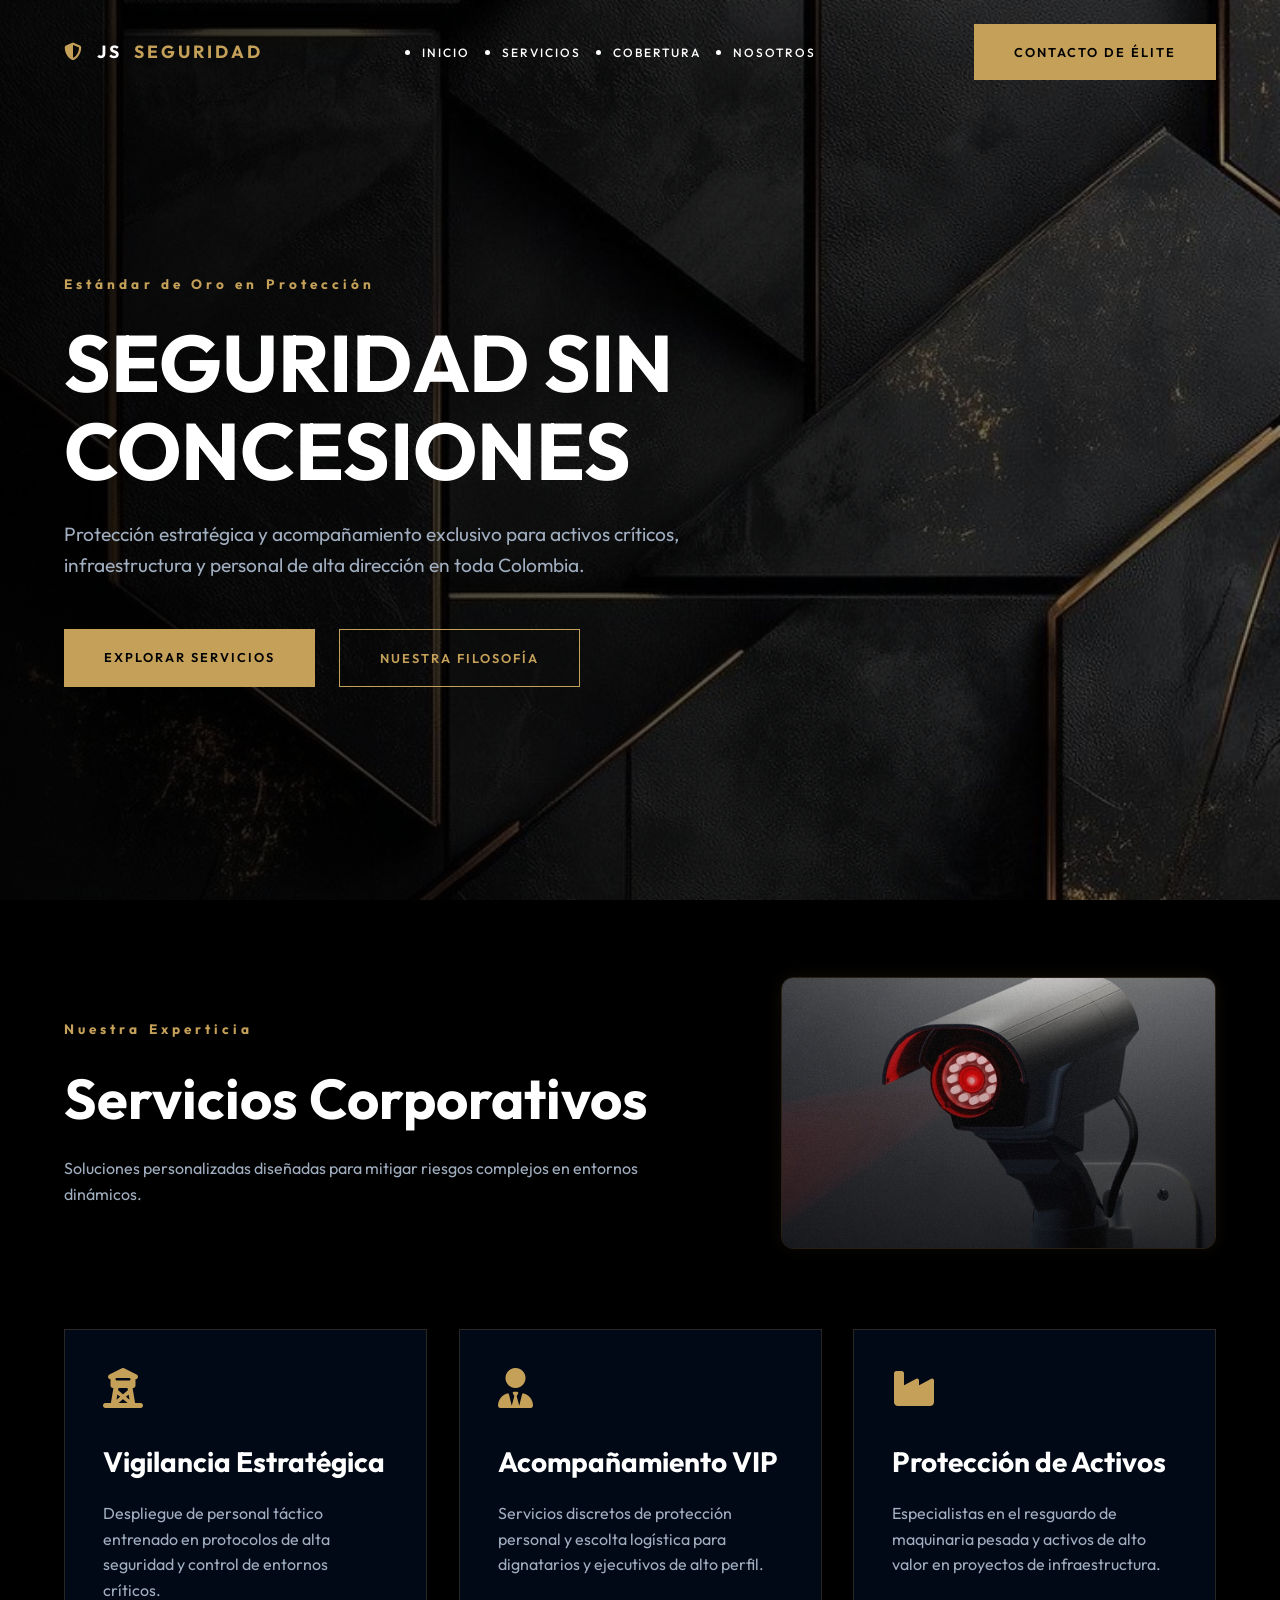
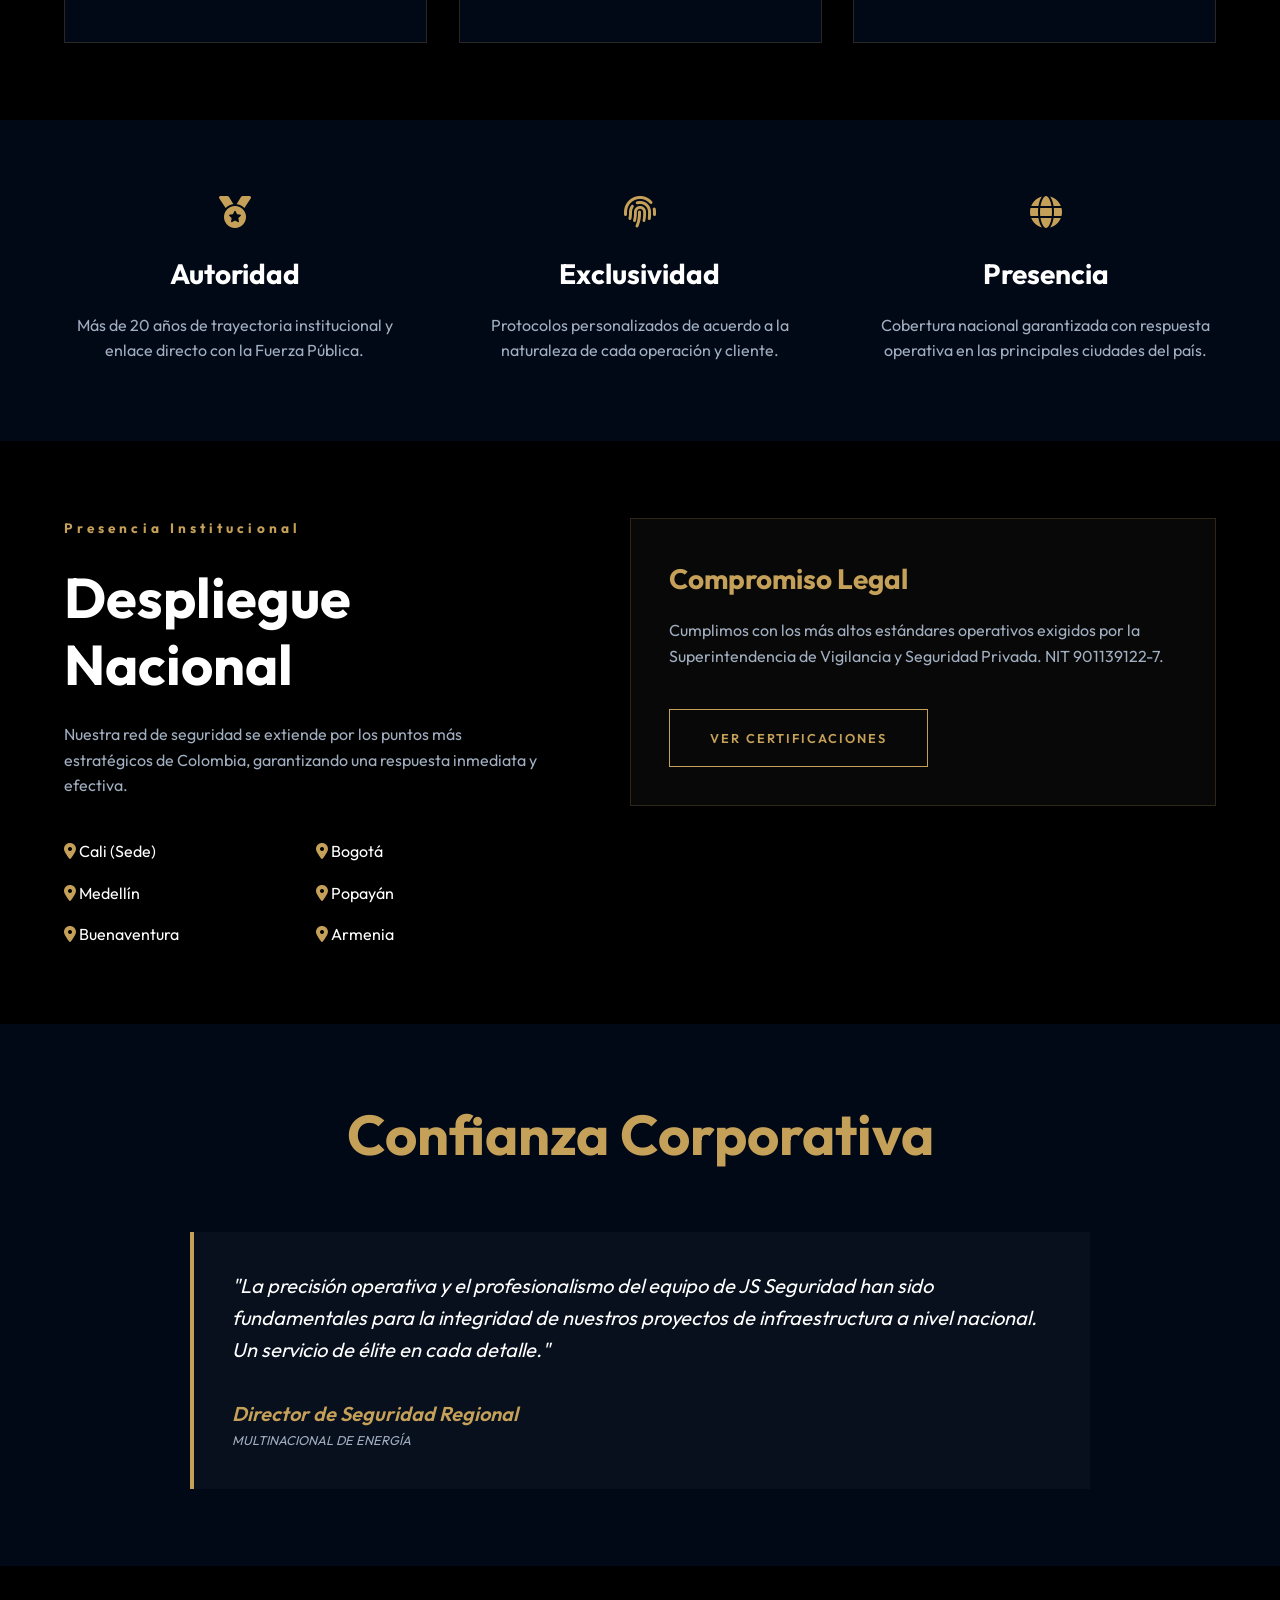
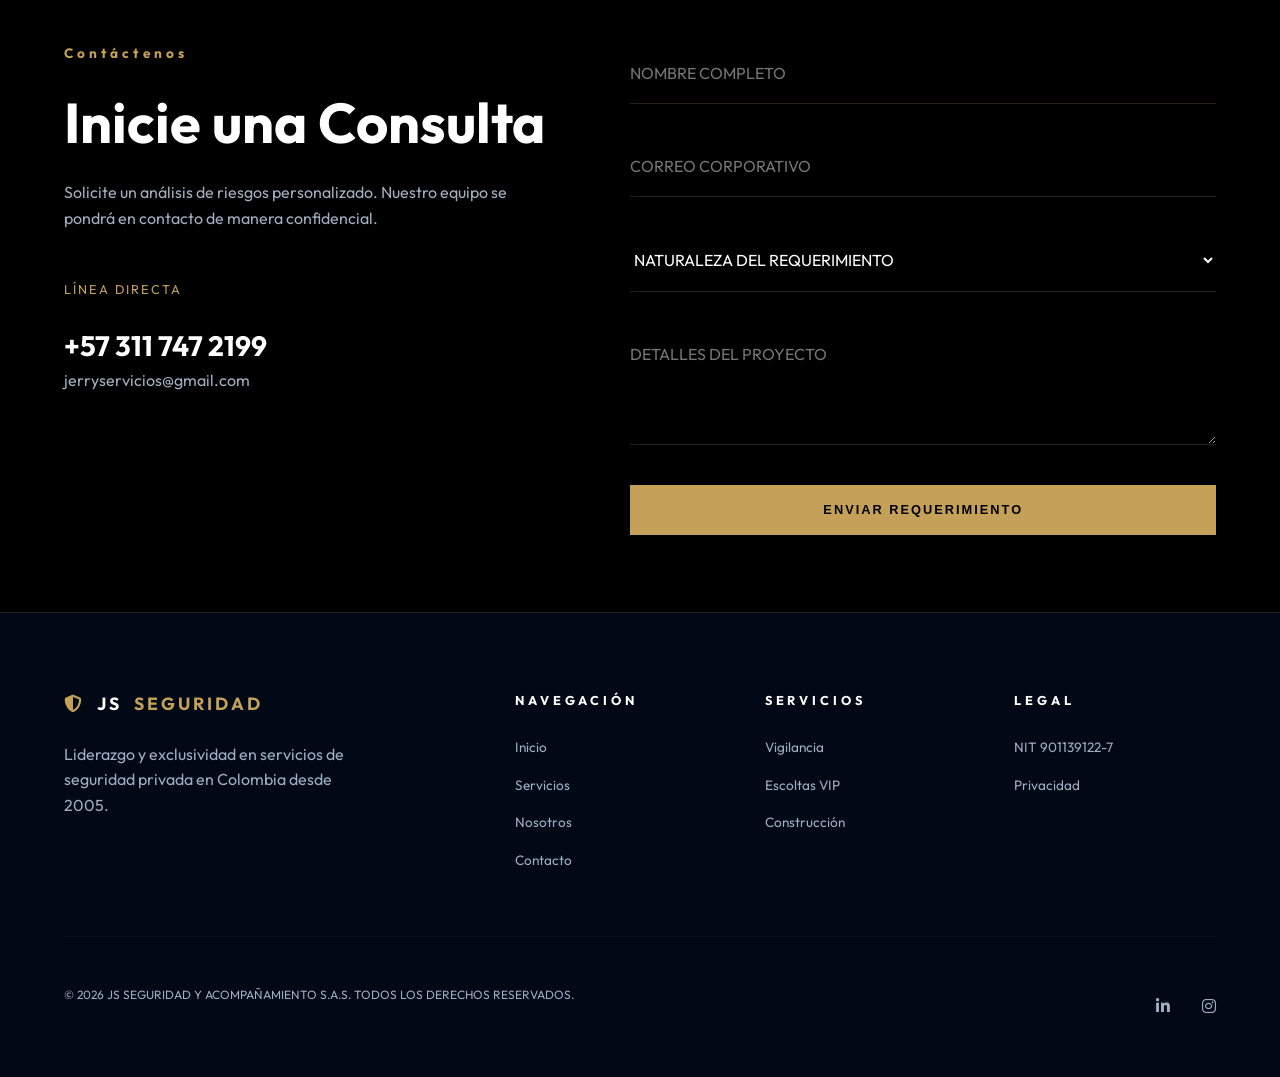
==== commit 0fabcf0a: "imagen reubicadas" ====
--- a/index.html
+++ b/index.html
@@ -115,7 +115,7 @@
         </section>
 
         <!-- National Coverage / About -->
-        <section id="nosotros" class="section">
+        <section id="nosotros" class="section cobertura-section">
             <div class="container">
                 <div class="contact-grid">
                     <div class="reveal-up" data-reveal>
--- a/index.css
+++ b/index.css
@@ -325,7 +325,7 @@
 /* Services Section Enhancement */
 .services-intro {
     display: grid;
-    grid-template-columns: 1fr 1fr;
+    grid-template-columns: 1.2fr 0.8fr;
     gap: 4rem;
     align-items: center;
     margin-bottom: 5rem;
@@ -333,16 +333,29 @@
 
 .services-image-wrapper {
     position: relative;
-    border-radius: 20px;
+    border-radius: 12px;
     overflow: hidden;
+    aspect-ratio: 16 / 10;
     box-shadow: 0 20px 40px rgba(0,0,0,0.5), 0 0 20px rgba(197, 160, 89, 0.1);
     border: 1px solid rgba(197, 160, 89, 0.2);
 }
 
+.services-image-wrapper::after {
+    content: '';
+    position: absolute;
+    top: 0;
+    left: 0;
+    width: 100%;
+    height: 100%;
+    background: linear-gradient(to top, rgba(0,0,0,0.4) 0%, transparent 100%);
+    pointer-events: none;
+}
+
 .services-image-wrapper img {
     width: 100%;
     height: 100%;
     object-fit: cover;
+    object-position: center 20%;
     display: block;
     transition: transform 0.8s cubic-bezier(0.16, 1, 0.3, 1);
 }
@@ -354,7 +367,7 @@
 @media (max-width: 1024px) {
     .services-intro {
         grid-template-columns: 1fr;
-        gap: 3rem;
+        gap: 2.5rem;
         text-align: center;
         margin-bottom: 4rem;
     }
@@ -365,8 +378,9 @@
     
     .services-image-wrapper {
         order: 1;
-        max-width: 500px;
+        max-width: 320px;
         margin: 0 auto;
+        border-radius: 10px;
     }
 }
 
@@ -410,6 +424,37 @@
     color: var(--gold-light);
 }
 
+/* National Coverage Section */
+.cobertura-section {
+    position: relative;
+    background: linear-gradient(to bottom, rgba(5, 10, 20, 0.85), rgba(5, 10, 20, 0.7)),
+        url('./cobertura-img/IMG_8311.JPG');
+    background-size: cover;
+    background-position: center;
+    background-attachment: fixed;
+    overflow: hidden;
+}
+
+.cobertura-section::before {
+    content: '';
+    position: absolute;
+    top: 0;
+    left: 0;
+    width: 100%;
+    height: 100%;
+    background: radial-gradient(circle at center, transparent 0%, rgba(0, 0, 0, 0.4) 100%);
+    pointer-events: none;
+}
+
+@media (max-width: 1024px) {
+    .cobertura-section {
+        background-attachment: scroll;
+        background: linear-gradient(to bottom, rgba(5, 10, 20, 0.9), rgba(5, 10, 20, 0.75)),
+            url('./cobertura-img/IMG_8311.JPG');
+        background-size: cover;
+    }
+}
+
 /* Feature Grid */
 .features-grid {
     grid-template-columns: repeat(auto-fit, minmax(280px, 1fr));
